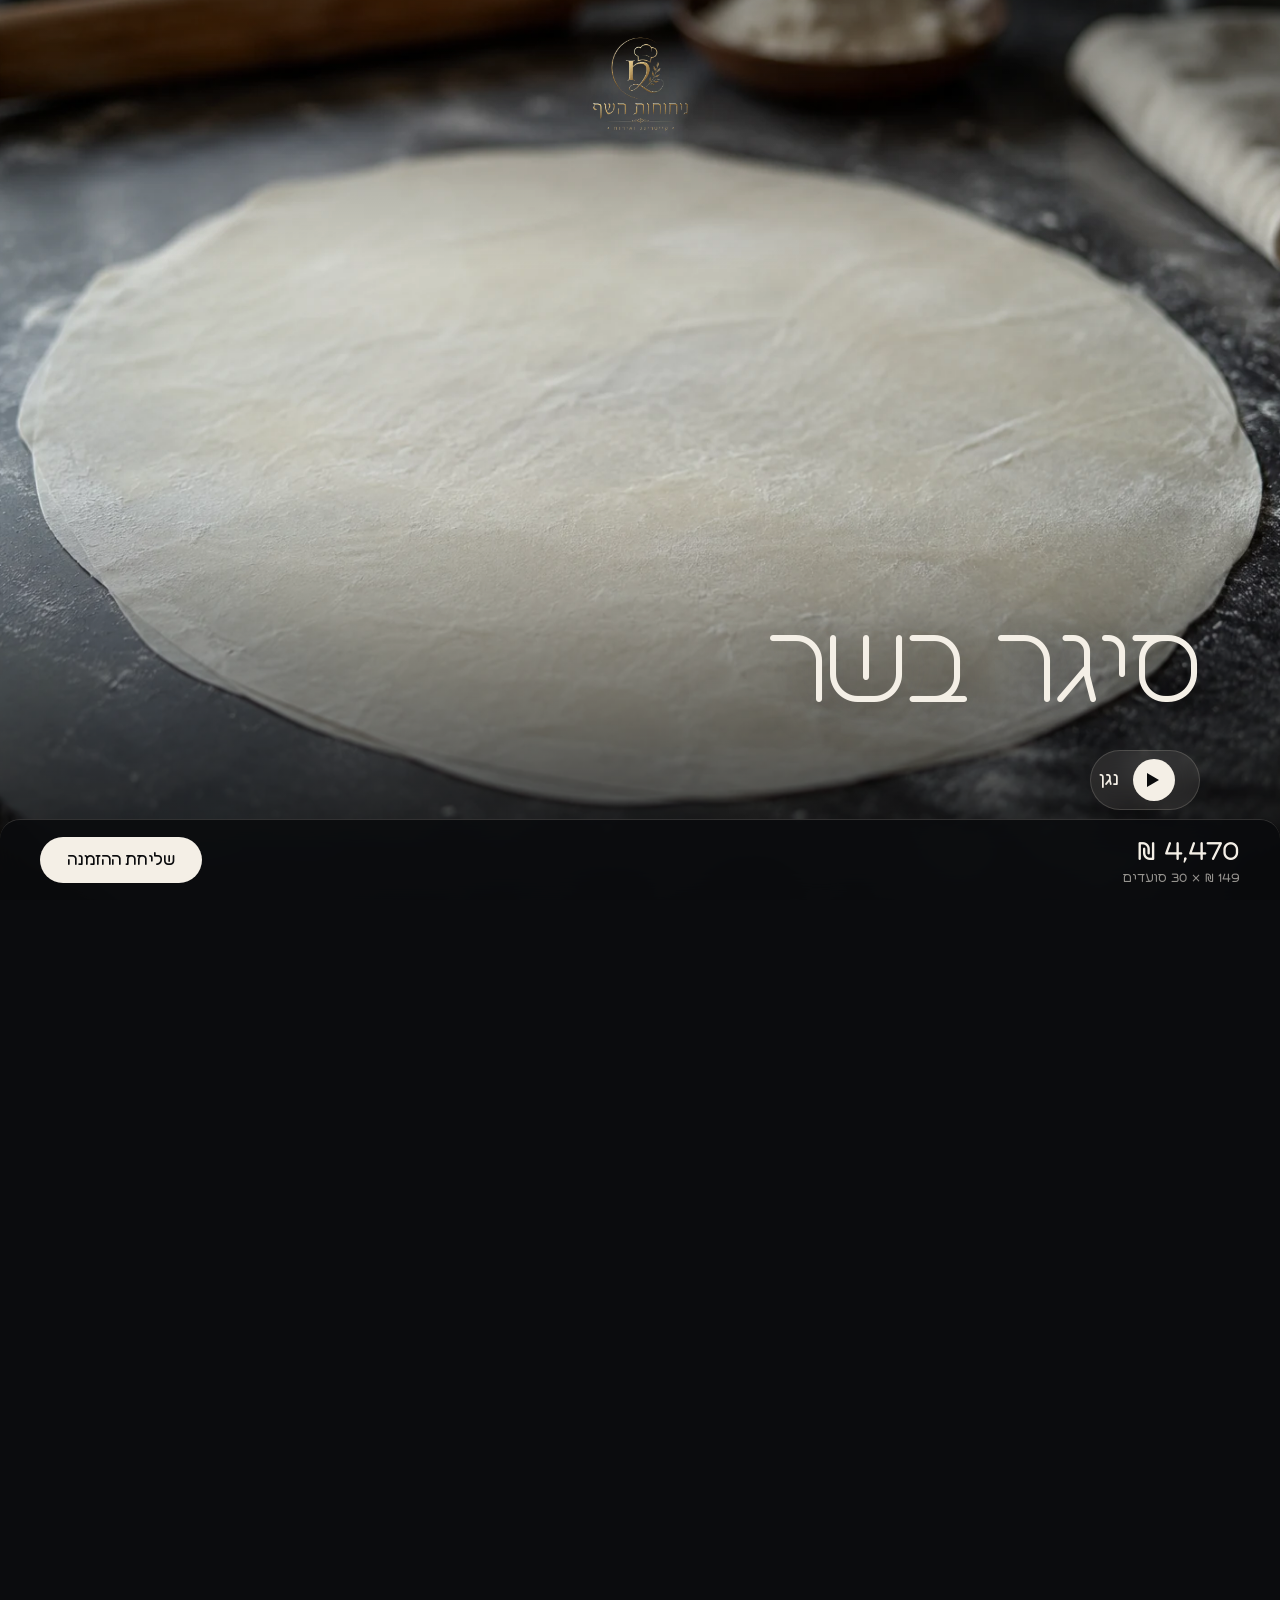
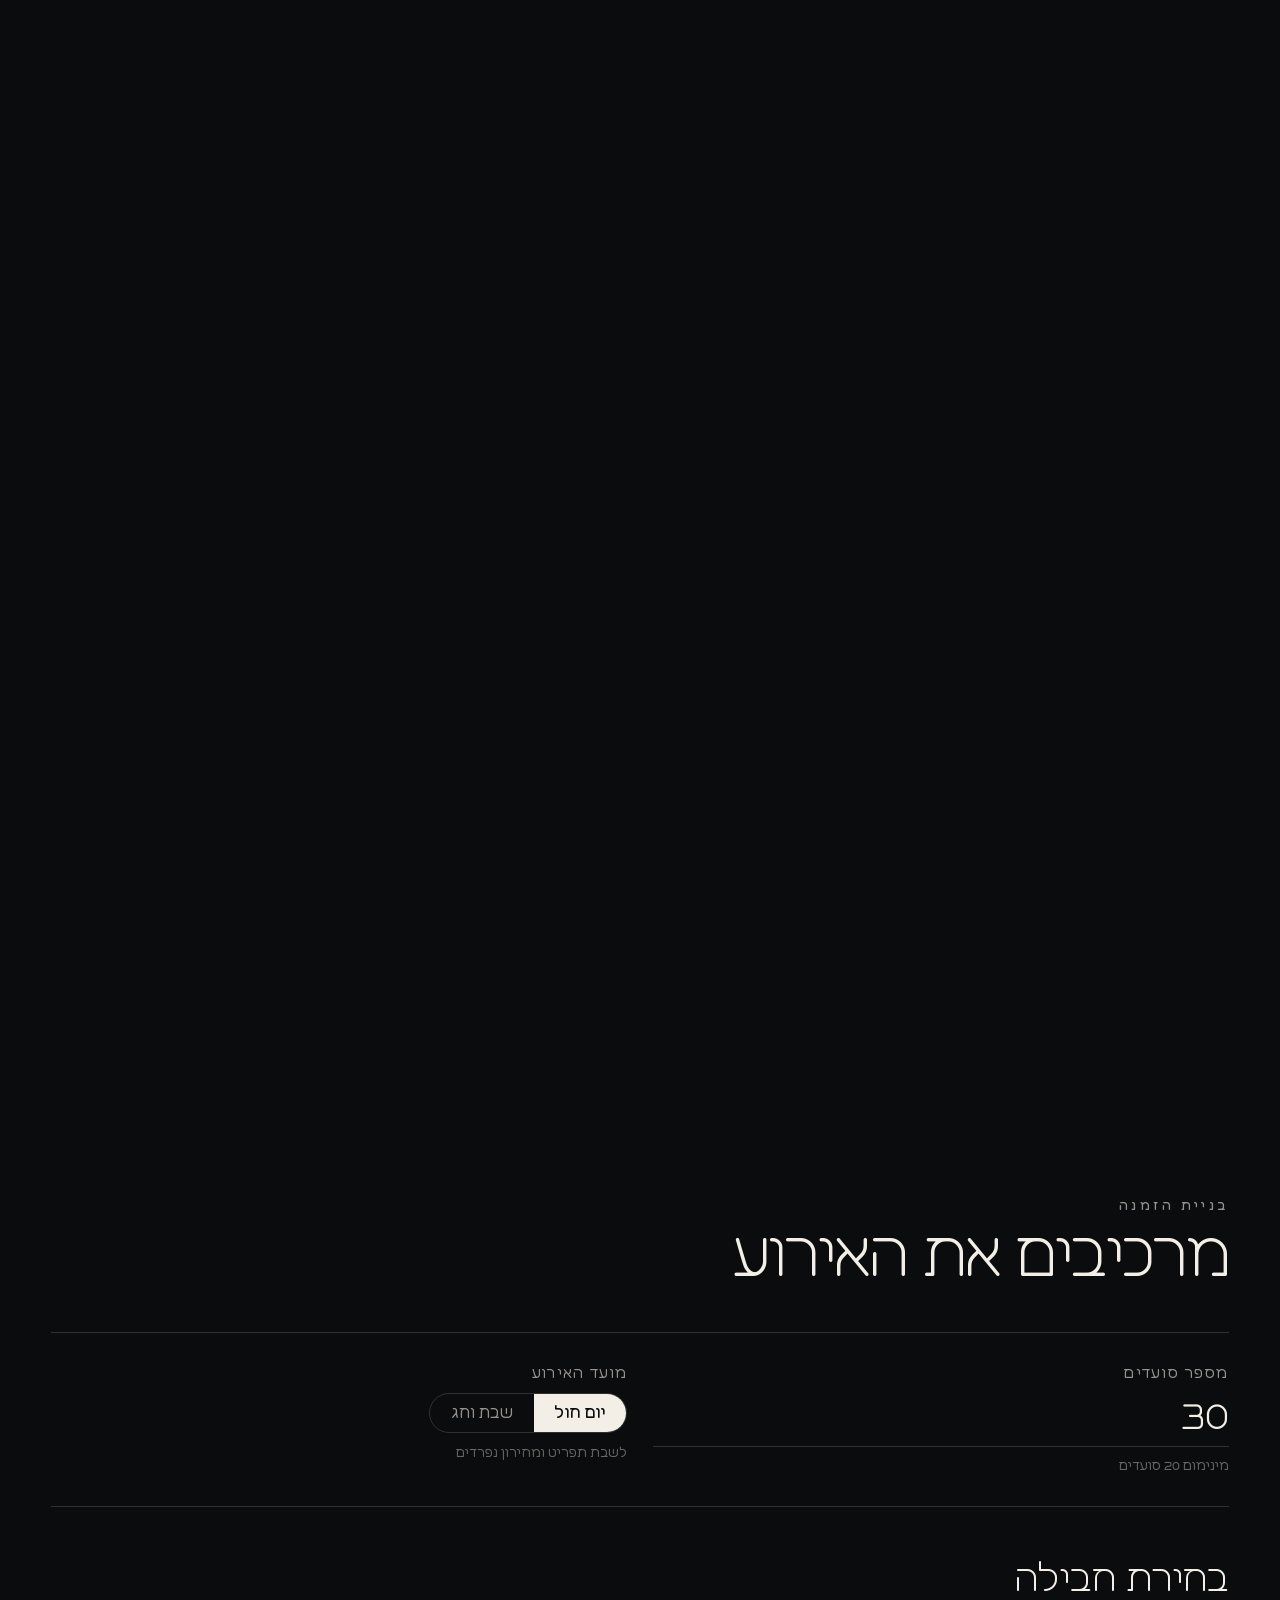
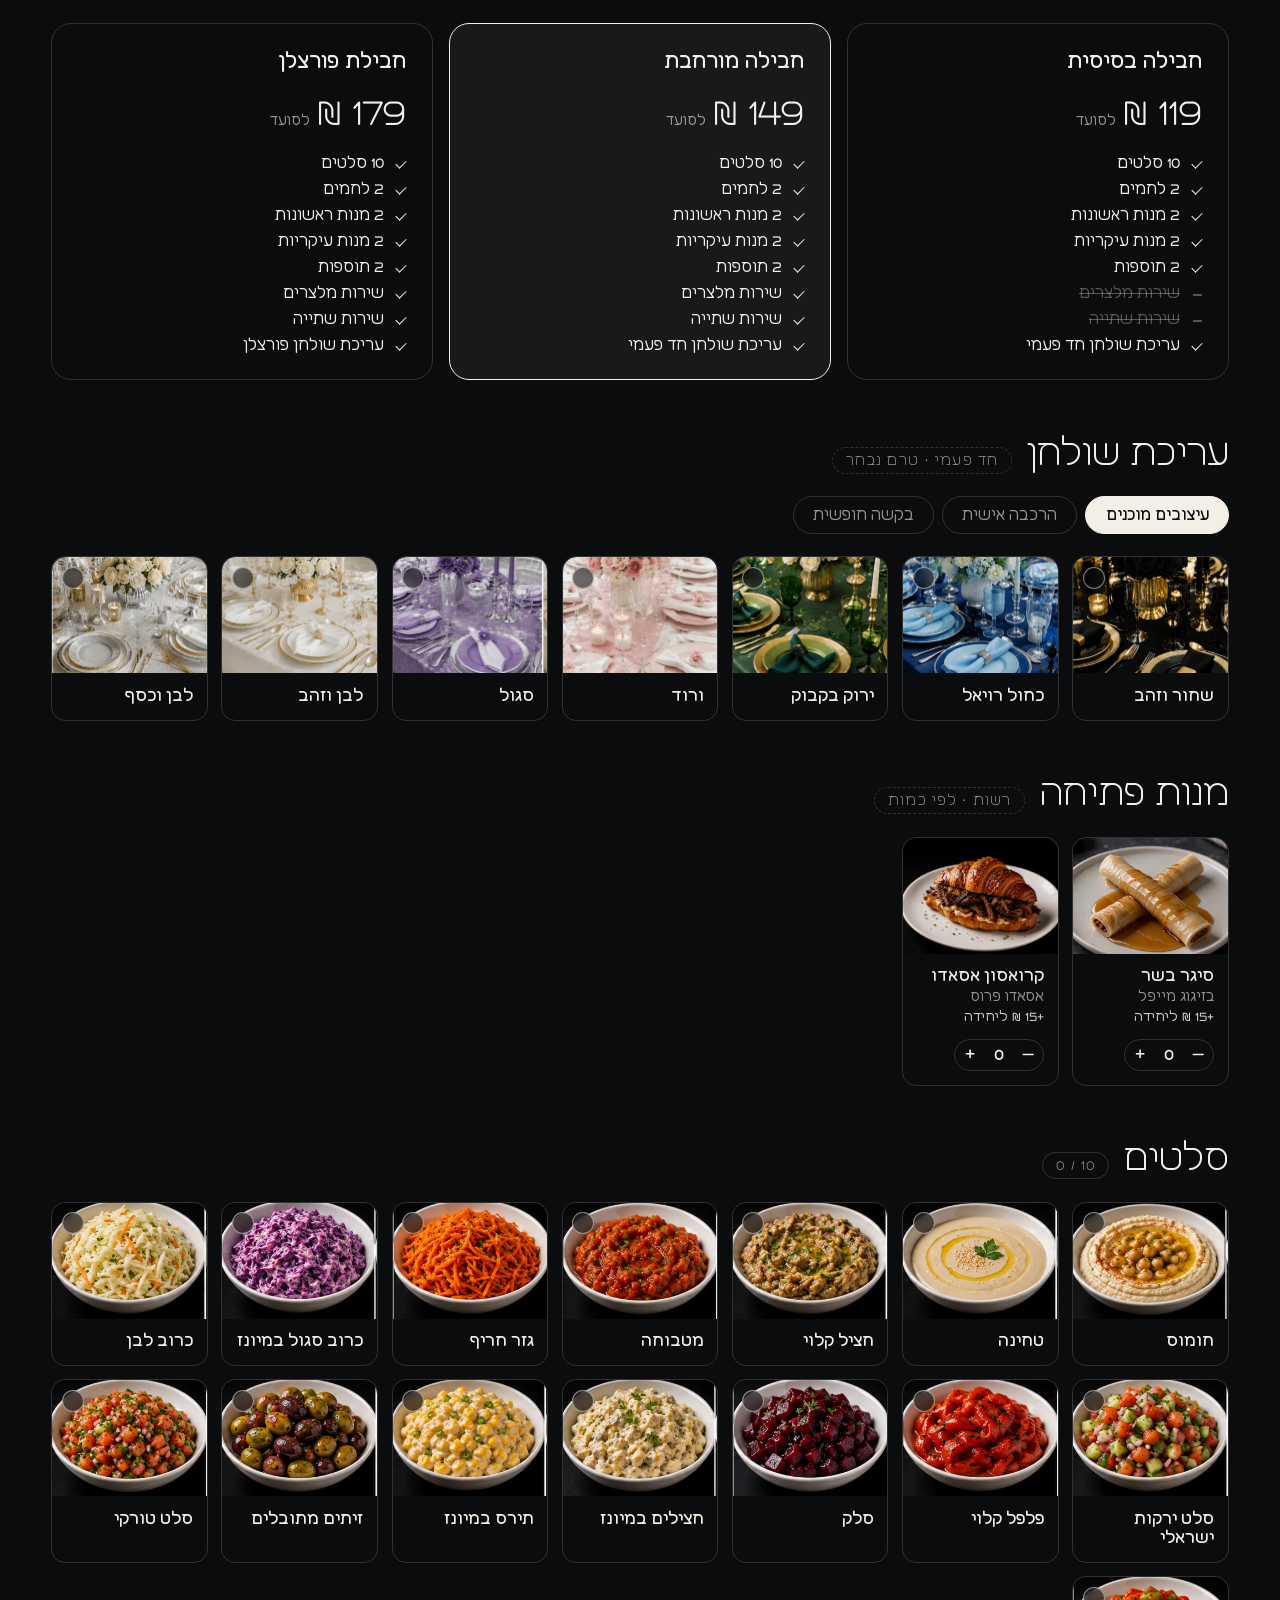
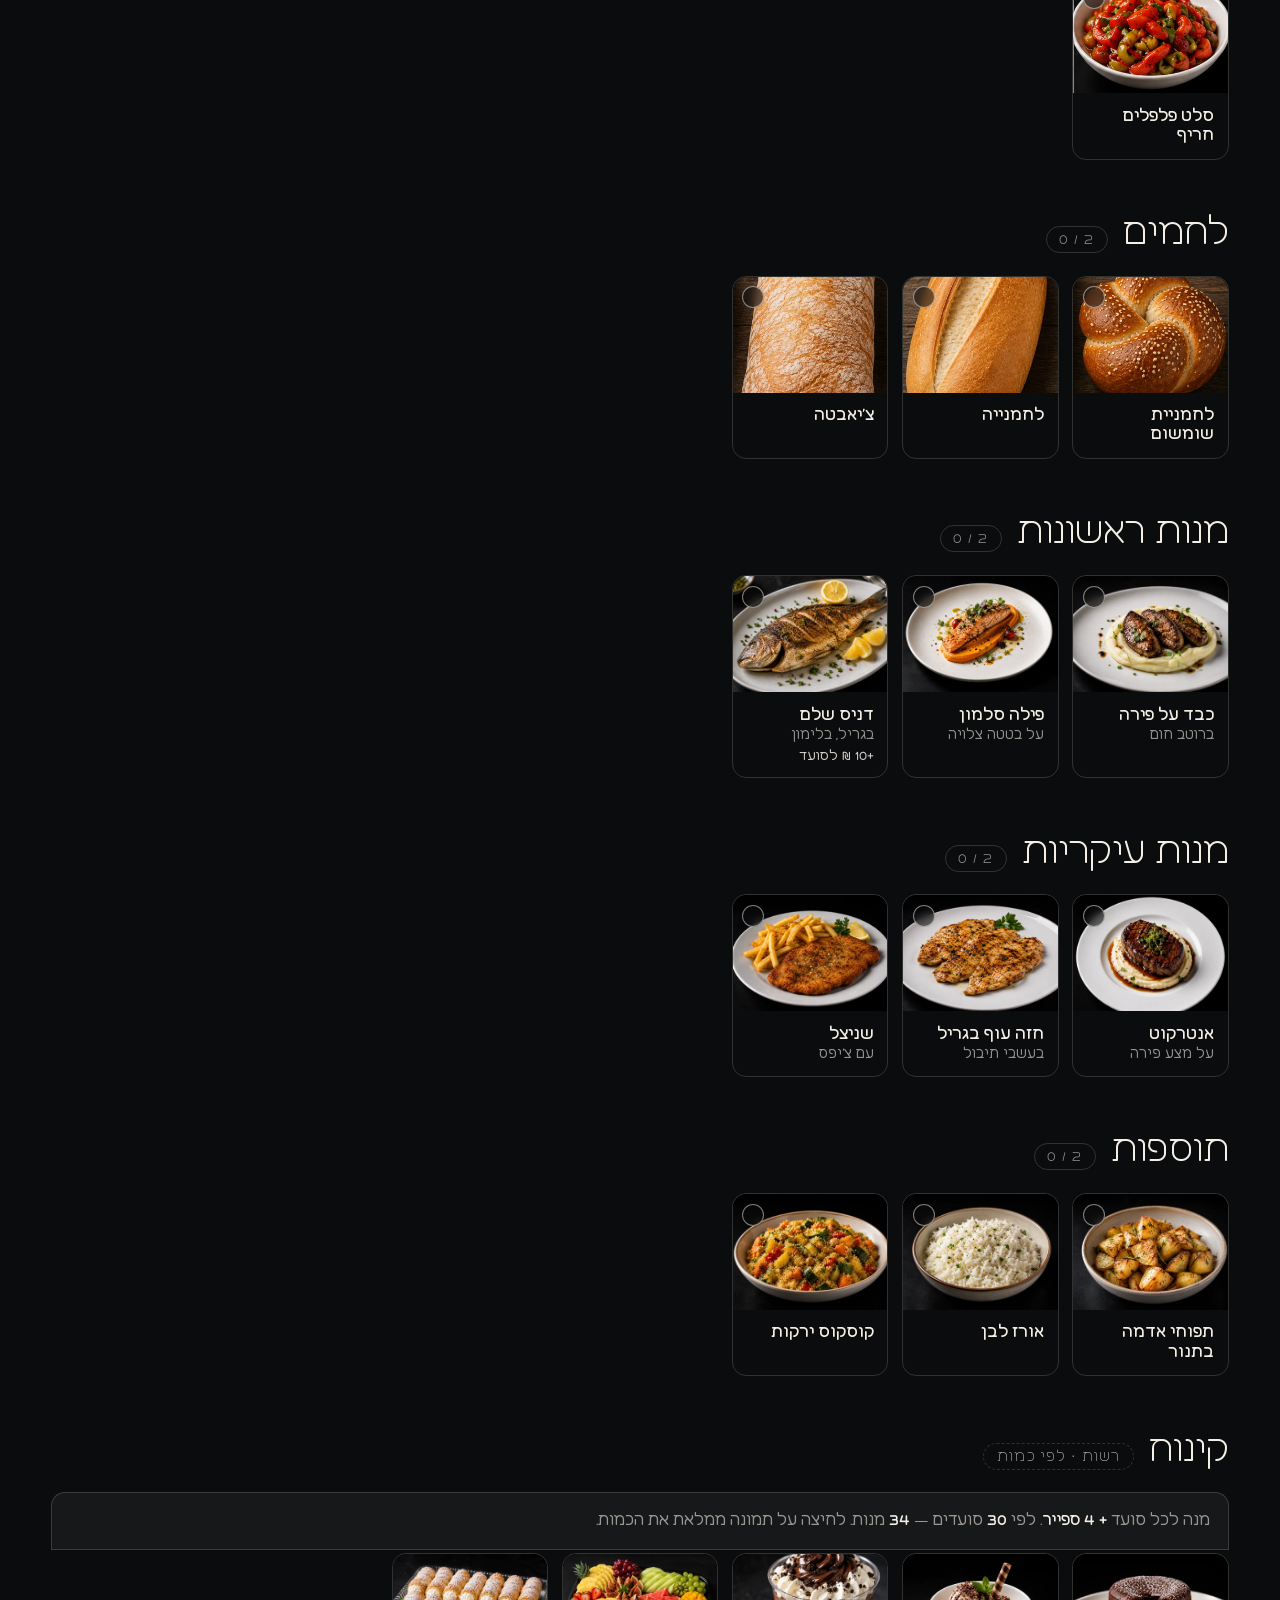
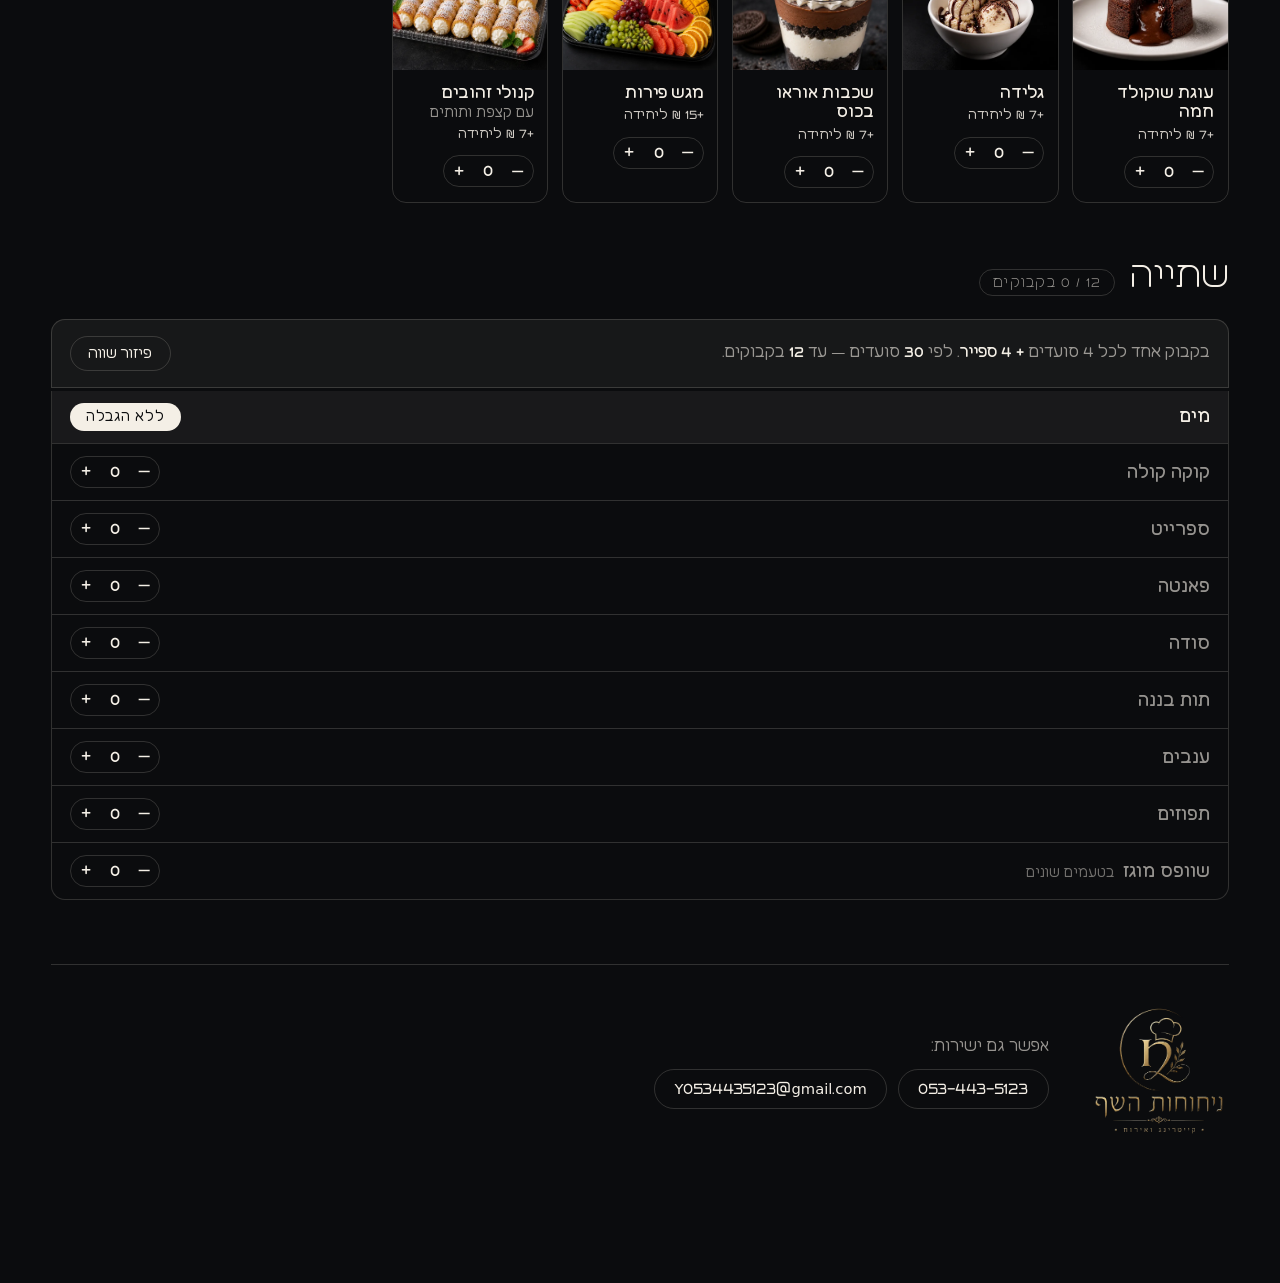
==== site/index.html @ 79aabb26 "ניחוחות השף — אתר הזמנת קייטרינג חוויית פתיחה מבוססת Image Sequence: 196 פריימים בלופ, מעבר לגלילה י" ====
<!doctype html>
<html lang="he" dir="rtl">
<head>
<meta charset="utf-8">
<meta name="viewport" content="width=device-width, initial-scale=1, viewport-fit=cover">
<title>ניחוחות השף · קייטרינג ואירוח</title>
<link rel="stylesheet" href="style.css?v=34">
<link rel="preload" as="image" href="recipes/pastel-basar/poster.webp">
</head>
<body>

<main id="app"></main>

<section class="order wrap" id="order"></section>

<script src="recipes.js?v=34"></script>
<script src="app.js?v=34"></script>
<script src="menu.js?v=34"></script>
<script src="order.js?v=34"></script>
</body>
</html>
---- site/style.css ----
/* ===== FUP Lachish ===== */
@font-face{font-family:"Lachish";src:url("fonts/Lachish-Light.ttf") format("truetype");font-weight:300;font-display:swap}
@font-face{font-family:"Lachish";src:url("fonts/Lachish-Regular.ttf") format("truetype");font-weight:400;font-display:swap}
@font-face{font-family:"Lachish";src:url("fonts/Lachish-Medium.ttf") format("truetype");font-weight:500;font-display:swap}
@font-face{font-family:"Lachish";src:url("fonts/Lachish-SemiBold.ttf") format("truetype");font-weight:600;font-display:swap}
@font-face{font-family:"Lachish";src:url("fonts/Lachish-Bold.ttf") format("truetype");font-weight:700;font-display:swap}
@font-face{font-family:"Lachish";src:url("fonts/Lachish-ExtraBold.ttf") format("truetype");font-weight:800;font-display:swap}

:root{
  --ink:#0b0c0e;
  --cream:#f4efe6;
  --dim:rgba(244,239,230,.6);
  --line:rgba(244,239,230,.16);
  --stage-h:300vh;
}

*{box-sizing:border-box;margin:0;padding:0}
html{scroll-behavior:smooth;-webkit-text-size-adjust:100%}
body{
  background:var(--ink);color:var(--cream);
  font-family:"Lachish",system-ui,sans-serif;font-weight:400;
  overflow-x:hidden;
}
img{display:block;max-width:100%}

/* ===== stage ===== */
.stage{position:relative;height:var(--stage-h)}
.sticky{position:sticky;top:0;height:100svh;overflow:hidden;background:#000}

.still,.film{position:absolute;inset:0;width:100%;height:100%;object-fit:cover}
.film{opacity:0;transition:opacity .8s ease}
.film.on{opacity:1}
.still{transition:opacity .9s ease,transform 1.3s cubic-bezier(.16,1,.3,1);transform:scale(1.03)}
.still.off{opacity:0;transform:scale(1.1)}

.shade{
  position:absolute;inset:0;pointer-events:none;
  background:linear-gradient(to bottom,rgba(0,0,0,.35) 0%,transparent 30%,transparent 55%,rgba(0,0,0,.75) 100%);
}

/* --- כותרת + כפתור --- */
.ui{
  position:absolute;z-index:3;
  inset-block-end:clamp(3rem,10vh,6rem);
  inset-inline-start:clamp(1.3rem,7vw,5rem);
  transition:opacity .6s ease,transform .8s cubic-bezier(.16,1,.3,1);
}
.ui.hide{opacity:0;transform:translateY(-20px);pointer-events:none}
.title{
  font-weight:300;font-size:clamp(2.6rem,8vw,6rem);line-height:1;letter-spacing:-.02em;
  text-shadow:0 3px 40px rgba(0,0,0,.5);
}

.play{
  margin-block-start:2rem;position:relative;
  display:inline-flex;align-items:center;gap:.9rem;
  padding:.5rem 1.5rem .5rem .5rem;
  background:rgba(244,239,230,.08);border:1px solid var(--line);border-radius:100px;
  color:var(--cream);font-family:inherit;font-weight:500;font-size:.95rem;
  cursor:pointer;backdrop-filter:blur(10px);
  transition:background .3s,border-color .3s,transform .3s;
}
.play:hover{background:rgba(244,239,230,.15);border-color:rgba(244,239,230,.4);transform:translateY(-2px)}
.play-ico{
  width:42px;height:42px;border-radius:50%;background:var(--cream);
  flex:none;display:grid;place-items:center;
}
.play-ico::before{
  content:"";width:0;height:0;margin-inline-end:-3px;
  border-inline-end:12px solid var(--ink);
  border-block-start:7px solid transparent;border-block-end:7px solid transparent;
}
.play.loading .play-ico::before{
  border:none;width:11px;height:11px;border-radius:2px;background:var(--ink);margin:0;
  animation:pulse .9s ease-in-out infinite;
}
@keyframes pulse{0%,100%{opacity:1;transform:scale(1)}50%{opacity:.4;transform:scale(.75)}}
.ring{position:absolute;inset-inline-start:.5rem;inset-block-start:.5rem;width:42px;height:42px;transform:rotate(-90deg)}
.ring circle{fill:none;stroke:var(--ink);stroke-width:3;stroke-linecap:round;stroke-dasharray:176;stroke-dashoffset:176;opacity:0;transition:stroke-dashoffset .15s linear,opacity .3s}
.play.loading .ring circle{opacity:.35}

/* --- מחוון 5 שלבים בזמן גלילה --- */
.hud{
  position:absolute;z-index:3;
  inset-block-end:clamp(2rem,7vh,4rem);inset-inline:clamp(1.3rem,7vw,5rem);
  display:flex;gap:.5rem;
  opacity:0;transition:opacity .4s ease;pointer-events:none;
}
.hud.on{opacity:1}
.hud i{
  flex:1;height:2px;position:relative;overflow:hidden;
  background:rgba(244,239,230,.2);
}
.hud i::after{
  content:"";position:absolute;inset:0;background:var(--cream);
  transform:scaleX(var(--f,0));transform-origin:right center;
}

/* --- חץ גלילה --- */
.cue{
  position:absolute;z-index:3;inset-block-end:1.5rem;inset-inline-end:clamp(1.3rem,7vw,5rem);
  width:21px;height:36px;border:1px solid rgba(244,239,230,.35);border-radius:12px;
  opacity:0;transition:opacity .5s ease;
}
.cue.on{opacity:1}
.cue::after{
  content:"";position:absolute;inset-block-start:7px;inset-inline-start:50%;margin-inline-start:-2px;
  width:4px;height:6px;border-radius:2px;background:var(--cream);
  animation:cue 1.6s ease-in-out infinite;
}
@keyframes cue{0%{opacity:0;transform:translateY(0)}30%{opacity:1}100%{opacity:0;transform:translateY(14px)}}

@media (max-width:760px){
  :root{--stage-h:260vh}
  .ui{inset-block-end:auto;inset-block-start:50%;transform:translateY(-45%)}
  .ui.hide{transform:translateY(-55%)}
}
@media (prefers-reduced-motion:reduce){
  html{scroll-behavior:auto}
  .cue::after{animation:none}
}

/* ============================================================
   הזמנה
   ============================================================ */
.wrap{width:min(1240px,92vw);margin-inline:auto}
.order{padding:clamp(4rem,11vh,7rem) 0 9rem}

.eyebrow{
  font-size:.72rem;letter-spacing:.3em;color:var(--dim);
  font-weight:500;margin-block-end:.9rem;
}
.sec-title{font-weight:300;font-size:clamp(2rem,5.5vw,3.4rem);line-height:1.08;letter-spacing:-.02em}
.sec-head{margin-block-end:2.8rem}

/* --- פרטי אירוע --- */
.setup{
  display:grid;grid-template-columns:repeat(auto-fit,minmax(230px,1fr));
  gap:1.6rem;padding-block:2rem;border-block:1px solid var(--line);
}
.field{display:flex;flex-direction:column;gap:.7rem}
.field>span{font-size:.82rem;letter-spacing:.1em;color:var(--dim)}
.field small{font-size:.72rem;color:rgba(244,239,230,.4)}
#guests{
  background:transparent;border:0;border-block-end:1px solid var(--line);
  color:var(--cream);font-family:inherit;font-weight:300;font-size:2.2rem;
  padding-block-end:.3rem;width:100%;font-variant-numeric:tabular-nums;
}
#guests:focus{outline:0;border-block-end-color:var(--cream)}

.seg{display:flex;border:1px solid var(--line);border-radius:100px;overflow:hidden;width:fit-content}
.seg button{
  background:transparent;border:0;color:var(--dim);cursor:pointer;
  font-family:inherit;font-size:.88rem;padding:.6rem 1.3rem;transition:all .25s;
}
.seg button.on{background:var(--cream);color:var(--ink);font-weight:500}
.seg button:focus-visible{outline:2px solid var(--cream);outline-offset:2px}

/* --- כותרת קבוצה --- */
.grp-title{
  display:flex;align-items:baseline;gap:.9rem;
  font-weight:300;font-size:clamp(1.4rem,3.4vw,2rem);
  margin-block:3.2rem 1.3rem;
}
.grp-title em{
  font-style:normal;font-size:.78rem;letter-spacing:.1em;color:var(--dim);
  border:1px solid var(--line);border-radius:100px;padding:.25rem .8rem;
  font-variant-numeric:tabular-nums;transition:all .3s;
}
.grp-title em.full{background:var(--cream);color:var(--ink);border-color:var(--cream)}
.grp-title em.opt{border-style:dashed}

.warn{
  border-inline-start:2px solid var(--cream);padding:.6rem 1rem;
  background:rgba(244,239,230,.05);font-size:.85rem;color:var(--dim);
}

/* --- חבילות --- */
.packs{display:grid;grid-template-columns:repeat(auto-fit,minmax(250px,1fr));gap:1rem}
.pack{
  text-align:start;background:transparent;color:var(--cream);cursor:pointer;
  border:1px solid var(--line);padding:1.6rem;font-family:inherit;
  display:flex;flex-direction:column;gap:1.1rem;transition:all .3s;
}
.pack:hover{border-color:rgba(244,239,230,.4)}
.pack.on{border-color:var(--cream);background:rgba(244,239,230,.06)}
.pack:focus-visible{outline:2px solid var(--cream);outline-offset:2px}
.pack-n{font-size:1.15rem;font-weight:500}
.pack-p{display:flex;align-items:baseline;gap:.45rem}
.pack-p b{font-weight:300;font-size:2.1rem;font-variant-numeric:tabular-nums}
.pack-p i{font-style:normal;font-size:.78rem;color:var(--dim)}
.pack-l{list-style:none;display:flex;flex-direction:column;gap:.5rem;font-size:.86rem}
.pack-l li{padding-inline-start:1.4rem;position:relative;color:var(--cream)}
.pack-l li::before{
  content:"";position:absolute;inset-inline-start:0;inset-block-start:.42em;
  width:9px;height:9px;
}
.pack-l li.yes::before{
  border-left:1.5px solid var(--cream);border-bottom:1.5px solid var(--cream);
  transform:rotate(-45deg);height:5px;
}
.pack-l li.no{color:rgba(244,239,230,.32);text-decoration:line-through}
.pack-l li.no::before{
  background:rgba(244,239,230,.32);height:1.5px;inset-block-start:.75em;
}

/* --- פריטים --- */
.items{
  display:grid;grid-template-columns:repeat(auto-fill,minmax(150px,1fr));
  gap:.85rem;
}
.item{
  position:relative;background:transparent;border:1px solid var(--line);
  padding:0 0 .85rem;cursor:pointer;font-family:inherit;color:var(--cream);
  text-align:start;display:flex;flex-direction:column;gap:.15rem;
  transition:border-color .3s,background .3s;
}
.item:hover{border-color:rgba(244,239,230,.4)}
.item.on{border-color:var(--cream);background:rgba(244,239,230,.07)}
.item:focus-visible{outline:2px solid var(--cream);outline-offset:2px}
.item-img{display:block;aspect-ratio:4/3;overflow:hidden;background:#000;margin-block-end:.7rem}
.item-img img{width:100%;height:100%;object-fit:cover;transition:transform .8s cubic-bezier(.16,1,.3,1)}
.item:hover .item-img img{transform:scale(1.06)}
.item-t{font-size:.92rem;font-weight:500;padding-inline:.85rem;line-height:1.3}
.item-n{font-size:.76rem;color:var(--dim);padding-inline:.85rem}
.item-tick{
  position:absolute;inset-block-start:.6rem;inset-inline-end:.6rem;
  width:22px;height:22px;border-radius:50%;
  border:1px solid rgba(244,239,230,.5);background:rgba(11,12,14,.55);
  backdrop-filter:blur(4px);transition:all .25s;
}
.item.on .item-tick{background:var(--cream);border-color:var(--cream)}
.item.on .item-tick::after{
  content:"";position:absolute;inset-block-start:6px;inset-inline-start:6px;
  width:9px;height:5px;transform:rotate(-45deg);
  /* פיזי בכוונה — סימן וי הוא אייקון ואסור לו להשתקף ב-RTL */
  border-left:1.5px solid var(--ink);border-bottom:1.5px solid var(--ink);
}

/* --- סיכום דביק --- */
.summary{
  position:fixed;inset-block-end:0;inset-inline:0;z-index:40;
  display:flex;align-items:center;justify-content:space-between;gap:1rem;
  padding:.85rem clamp(1rem,4vw,2.5rem);
  background:rgba(11,12,14,.9);backdrop-filter:blur(16px);
  border-block-start:1px solid var(--line);
}
.sum-l{display:flex;flex-direction:column;gap:.15rem;min-width:0}
.sum-l b{font-weight:400;font-size:clamp(1.15rem,3vw,1.6rem);font-variant-numeric:tabular-nums}
.sum-l span{font-size:.75rem;color:var(--dim);white-space:nowrap;overflow:hidden;text-overflow:ellipsis}
.sum-btn{
  flex:none;background:var(--cream);color:var(--ink);border:0;border-radius:100px;
  padding:.85rem 1.7rem;font-family:inherit;font-weight:500;font-size:.9rem;cursor:pointer;
  transition:opacity .25s,background .25s;
}
.sum-btn:hover{opacity:.85}
.sum-btn:focus-visible{outline:2px solid var(--cream);outline-offset:3px}
.sum-btn.err{background:transparent;color:var(--cream);box-shadow:inset 0 0 0 1px var(--line);font-size:.8rem}

@media (max-width:600px){
  .items{grid-template-columns:repeat(auto-fill,minmax(128px,1fr));gap:.6rem}
  .item-t{font-size:.85rem}
}

/* תוספת מחיר על פריט */
.item-x{
  font-size:.74rem;padding-inline:.85rem;margin-block-start:.15rem;
  color:var(--cream);opacity:.85;font-variant-numeric:tabular-nums;
}
.item.on .item-x{opacity:1}

/* --- כרטיס עם בחירת כמות --- */
.item-q{cursor:default}
.item-hit{display:contents;cursor:pointer}
.item-q .item-img{cursor:pointer}
.qty{
  display:flex;align-items:center;gap:.2rem;
  margin:.7rem .85rem 0;
  border:1px solid var(--line);border-radius:100px;
  width:fit-content;
}
.qty-b{
  width:30px;height:30px;flex:none;
  background:transparent;border:0;border-radius:50%;
  color:var(--cream);font-family:inherit;font-size:1.1rem;line-height:1;
  cursor:pointer;transition:background .2s;
}
.qty-b:hover{background:rgba(244,239,230,.14)}
.qty-b:focus-visible{outline:2px solid var(--cream);outline-offset:1px}
.qty-n{
  min-width:2.2ch;text-align:center;font-weight:500;font-size:.92rem;
  font-variant-numeric:tabular-nums;
}
.item-q.on .qty{border-color:var(--cream)}

/* --- עריכת שולחן --- */
.tset-tabs{display:flex;flex-wrap:wrap;gap:.5rem;margin-block-end:1.4rem}
.tset-tabs button{
  background:transparent;border:1px solid var(--line);border-radius:100px;
  color:var(--dim);font-family:inherit;font-size:.86rem;
  padding:.55rem 1.2rem;cursor:pointer;transition:all .25s;
}
.tset-tabs button:hover{border-color:rgba(244,239,230,.4);color:var(--cream)}
.tset-tabs button.on{background:var(--cream);border-color:var(--cream);color:var(--ink);font-weight:500}
.tset-tabs button:focus-visible{outline:2px solid var(--cream);outline-offset:2px}

.tset-panel{display:none}
.tset-panel.show{display:grid}

.swatches{
  grid-template-columns:repeat(auto-fill,minmax(96px,1fr));gap:.7rem;
}
.sw{
  display:flex;flex-direction:column;align-items:center;gap:.5rem;
  background:transparent;border:1px solid var(--line);
  padding:.9rem .4rem;cursor:pointer;font-family:inherit;color:var(--cream);
  transition:border-color .25s,background .25s;
}
.sw:hover{border-color:rgba(244,239,230,.45)}
.sw.on{border-color:var(--cream);background:rgba(244,239,230,.07)}
.sw:focus-visible{outline:2px solid var(--cream);outline-offset:2px}
.sw-dot{
  width:34px;height:34px;border-radius:50%;
  box-shadow:inset 0 0 0 1px rgba(11,12,14,.35);
  transition:transform .25s;
}
.sw.on .sw-dot{transform:scale(1.12);box-shadow:inset 0 0 0 1px rgba(11,12,14,.35),0 0 0 2px var(--cream)}
.sw-n{font-size:.78rem}

.open-f{display:flex;flex-direction:column;gap:.7rem}
.open-f>span{font-size:.82rem;letter-spacing:.06em;color:var(--dim)}
#tableText{
  background:transparent;border:1px solid var(--line);
  color:var(--cream);font-family:inherit;font-size:.95rem;line-height:1.6;
  padding:.9rem 1rem;resize:vertical;width:100%;
}
#tableText:focus{outline:0;border-color:var(--cream)}
#tableText::placeholder{color:rgba(244,239,230,.35)}

/* --- כותרת סעודה (שבת) --- */
.meal-title{
  font-weight:300;font-size:clamp(1.7rem,4.5vw,2.6rem);letter-spacing:-.01em;
  margin-block:4rem 0;padding-block-end:.9rem;
  border-block-end:1px solid var(--line);
}
.meal-title+.grp-title{margin-block-start:1.8rem}

/* --- פריט בלי תמונה --- */
.item-noimg{
  display:grid;place-items:center;aspect-ratio:4/3;
  background:repeating-linear-gradient(135deg,rgba(244,239,230,.045) 0 8px,transparent 8px 16px);
  border-block-end:1px solid var(--line);
}
.item-noimg i{font-style:normal;font-size:.86rem;color:var(--dim);text-align:center;padding:.5rem}

/* --- תוספות תוכנית --- */
.addons{display:grid;grid-template-columns:repeat(auto-fit,minmax(220px,1fr));gap:.8rem}
.addon{
  position:relative;text-align:start;cursor:pointer;font-family:inherit;color:var(--cream);
  background:transparent;border:1px solid var(--line);padding:1.1rem 1.2rem;
  display:flex;flex-direction:column;gap:.3rem;transition:all .3s;
}
.addon:hover{border-color:rgba(244,239,230,.4)}
.addon.on{border-color:var(--cream);background:rgba(244,239,230,.07)}
.addon:focus-visible{outline:2px solid var(--cream);outline-offset:2px}
.addon-n{font-size:1rem;font-weight:500}
.addon-p{font-size:.8rem;color:var(--dim);font-variant-numeric:tabular-nums}
.addon .item-tick{inset-block-start:50%;margin-block-start:-11px}

/* --- הסתרת מקטע עריכת שולחן --- */
.tset.hide{display:none}

/* --- משפט המותג על הסרטון --- */
.tagline{
  position:absolute;z-index:4;inset-inline:0;
  inset-block-start:50%;transform:translateY(-56%);
  display:flex;flex-direction:column;gap:.22em;
  text-align:center;pointer-events:none;
  font-weight:300;line-height:1.12;letter-spacing:-.015em;
  font-size:clamp(2.1rem,6vw,4.6rem);
  text-shadow:0 2px 18px rgba(0,0,0,.85),0 4px 60px rgba(0,0,0,.6);
}
/* צעיף רך מאחורי הטקסט — הפריימים בהירים והקרם נבלע בהם */
.tagline::before{
  content:"";position:absolute;z-index:-1;inset:-45% -12%;
  background:radial-gradient(52% 46% at 50% 50%,rgba(11,12,14,.72) 0%,rgba(11,12,14,.45) 45%,transparent 72%);
  opacity:0;transition:opacity 1.4s ease;
}
.tagline.on::before{opacity:1}
.tagline span{
  opacity:0;transform:translateY(20px);
  transition:opacity 1.5s cubic-bezier(.22,1,.36,1),transform 1.7s cubic-bezier(.22,1,.36,1);
}
.tagline span:last-child{transition-delay:.4s}
.tagline.on span{opacity:1;transform:translateY(0)}
.tagline.on span:last-child{opacity:.8}

@media (prefers-reduced-motion:reduce){
  .tagline span{transition-duration:.01ms;transform:none}
}

/* --- שתייה: שורות לאורך --- */
.brow-head{
  display:flex;flex-wrap:wrap;align-items:center;justify-content:space-between;gap:1rem;
  padding:1rem 1.1rem;margin-block-end:.2rem;
  background:rgba(244,239,230,.05);border:1px solid var(--line);
}
.brow-head p{font-size:.88rem;color:var(--dim);line-height:1.6;margin:0}
.brow-head b{color:var(--cream);font-weight:500;font-variant-numeric:tabular-nums}
.spread{
  flex:none;background:transparent;border:1px solid var(--line);border-radius:100px;
  color:var(--cream);font-family:inherit;font-size:.82rem;
  padding:.5rem 1.1rem;cursor:pointer;transition:all .25s;
}
.spread:hover{background:var(--cream);border-color:var(--cream);color:var(--ink)}
.spread:focus-visible{outline:2px solid var(--cream);outline-offset:2px}

.brows{display:flex;flex-direction:column;border:1px solid var(--line);border-block-start:0}
.brow{
  display:flex;align-items:center;justify-content:space-between;gap:1rem;
  padding:.75rem 1.1rem;
  border-block-start:1px solid var(--line);
  transition:background .25s;
}
.brow:first-child{border-block-start:0}
.brow.on{background:rgba(244,239,230,.06)}
.brow-l{display:flex;align-items:baseline;gap:.6rem;min-width:0}
.brow-l b{font-weight:500;font-size:.98rem;color:var(--dim);transition:color .25s}
.brow.on .brow-l b{color:var(--cream)}
.brow-l i{font-style:normal;font-size:.76rem;color:rgba(244,239,230,.45)}
.brow .qty{margin:0;flex:none}

.grp.hide{display:none}

/* --- שורת "ללא הגבלה" --- */
.brow-free{background:rgba(244,239,230,.05)}
.brow-un{
  flex:none;font-size:.78rem;letter-spacing:.06em;color:var(--ink);
  background:var(--cream);border-radius:100px;padding:.35rem 1rem;
}

/* מספרים ביחס "נבחר / מתוך" — מבודדים ל-LTR כדי שלא יתהפכו ב-RTL */
.frac{
  direction:ltr;unicode-bidi:isolate;
  display:inline-block;font-variant-numeric:tabular-nums;
}

/* ============================================================
   פינות מעוגלות — סקאלה אחידה ורכה
   ============================================================ */
:root{
  --r-lg:20px;   /* מכלים גדולים: חבילות, פאנלים */
  --r:14px;      /* כרטיסים */
  --r-sm:10px;   /* אלמנטים קטנים */
}

/* כרטיסי פריט — התמונה נחתכת לפי הפינה של הכרטיס */
.item{border-radius:var(--r);overflow:hidden}
.item-img{border-start-start-radius:var(--r);border-start-end-radius:var(--r)}

/* חבילות */
.pack{border-radius:var(--r-lg)}

/* תוספות */
.addon{border-radius:var(--r)}

/* עריכת שולחן */
.sw{border-radius:var(--r)}
#tableText{border-radius:var(--r)}

/* שתייה — הכותרת והרשימה מרכיבות מלבן אחד מעוגל */
.brow-head{
  border-start-start-radius:var(--r);
  border-start-end-radius:var(--r);
}
.brows{
  border-end-start-radius:var(--r);
  border-end-end-radius:var(--r);
  overflow:hidden;
}

/* הודעות */
.warn{border-radius:var(--r-sm)}

/* פס הסיכום — מתרומם מהתחתית */
.summary{
  border-start-start-radius:var(--r-lg);
  border-start-end-radius:var(--r-lg);
}

/* מחוון הגלילה על הסרטון */
.hud i,.hud i::after{border-radius:2px}

/* --- כפתור הגדלה על התמונה --- */
.item-img{position:relative}
.zoom{
  position:absolute;inset-block-start:.55rem;inset-inline-start:.55rem;
  width:30px;height:30px;border-radius:50%;
  display:grid;place-items:center;cursor:pointer;
  background:rgba(11,12,14,.55);backdrop-filter:blur(6px);
  border:1px solid rgba(244,239,230,.28);
  opacity:0;transform:scale(.85);
  transition:opacity .25s ease,transform .25s ease,background .25s;
}
.item:hover .zoom,.zoom:focus-visible{opacity:1;transform:scale(1)}
.zoom:hover{background:var(--cream)}
.zoom:focus-visible{outline:2px solid var(--cream);outline-offset:2px}
.zoom svg{width:15px;height:15px;fill:none;stroke:var(--cream);stroke-width:1.9;stroke-linecap:round}
.zoom:hover svg{stroke:var(--ink)}
/* במגע אין hover — הכפתור תמיד גלוי */
@media (hover:none){.zoom{opacity:1;transform:scale(1)}}

/* --- תצוגה מוגדלת --- */
.lb{
  position:fixed;inset:0;z-index:80;
  display:grid;place-items:center;padding:clamp(1rem,5vw,3rem);
  background:rgba(6,7,8,.9);backdrop-filter:blur(18px);
  opacity:0;visibility:hidden;transition:opacity .35s ease,visibility .35s;
}
.lb.on{opacity:1;visibility:visible}
.lb-fig{
  max-width:min(1100px,92vw);
  display:flex;flex-direction:column;gap:1rem;align-items:center;
  transform:scale(.96);transition:transform .45s cubic-bezier(.16,1,.3,1);
}
.lb.on .lb-fig{transform:scale(1)}
.lb-fig img{
  max-width:100%;max-height:78vh;width:auto;
  border-radius:var(--r);
  box-shadow:0 30px 90px rgba(0,0,0,.6);
}
.lb-fig figcaption{
  font-size:clamp(1rem,2.4vw,1.4rem);font-weight:500;color:var(--cream);text-align:center;
}
.lb-x{
  position:absolute;inset-block-start:clamp(.8rem,3vw,1.6rem);
  inset-inline-end:clamp(.8rem,3vw,1.6rem);
  width:44px;height:44px;border-radius:50%;
  background:rgba(244,239,230,.1);border:1px solid var(--line);
  color:var(--cream);font-family:inherit;font-size:1.1rem;cursor:pointer;
  transition:background .25s,border-color .25s;
}
.lb-x:hover{background:var(--cream);color:var(--ink);border-color:var(--cream)}
.lb-x:focus-visible{outline:2px solid var(--cream);outline-offset:3px}

@media (prefers-reduced-motion:reduce){
  .lb,.lb-fig,.zoom{transition-duration:.01ms}
}

/* --- לוגו על הסרטון --- */
.brand-logo{
  position:absolute;z-index:5;
  inset-block-start:clamp(1.4rem,4vh,2.6rem);
  /* מרכוז פיזי — עובד זהה ב-RTL וב-LTR */
  left:50%;transform:translateX(-50%);
  height:clamp(74px,11vh,110px);width:auto;
  filter:drop-shadow(0 2px 14px rgba(0,0,0,.75));
  pointer-events:none;
}

/* --- יצירת קשר --- */
.contact{
  margin-block-start:4rem;padding-block-start:2.6rem;
  border-block-start:1px solid var(--line);
  display:flex;flex-wrap:wrap;align-items:center;gap:1.6rem 2.4rem;
}
.contact-logo{height:clamp(88px,12vw,132px);width:auto;flex:none}
.contact-side{display:flex;flex-direction:column;gap:.9rem}
.contact p{font-size:.86rem;color:var(--dim);margin:0}
.contact-row{display:flex;flex-wrap:wrap;gap:.7rem}
.contact-a{
  color:var(--cream);text-decoration:none;font-size:.92rem;
  border:1px solid var(--line);border-radius:100px;
  padding:.55rem 1.2rem;transition:all .25s;
  direction:ltr;unicode-bidi:isolate;
}
.contact-a:hover{background:var(--cream);color:var(--ink);border-color:var(--cream)}
.contact-a:focus-visible{outline:2px solid var(--cream);outline-offset:2px}
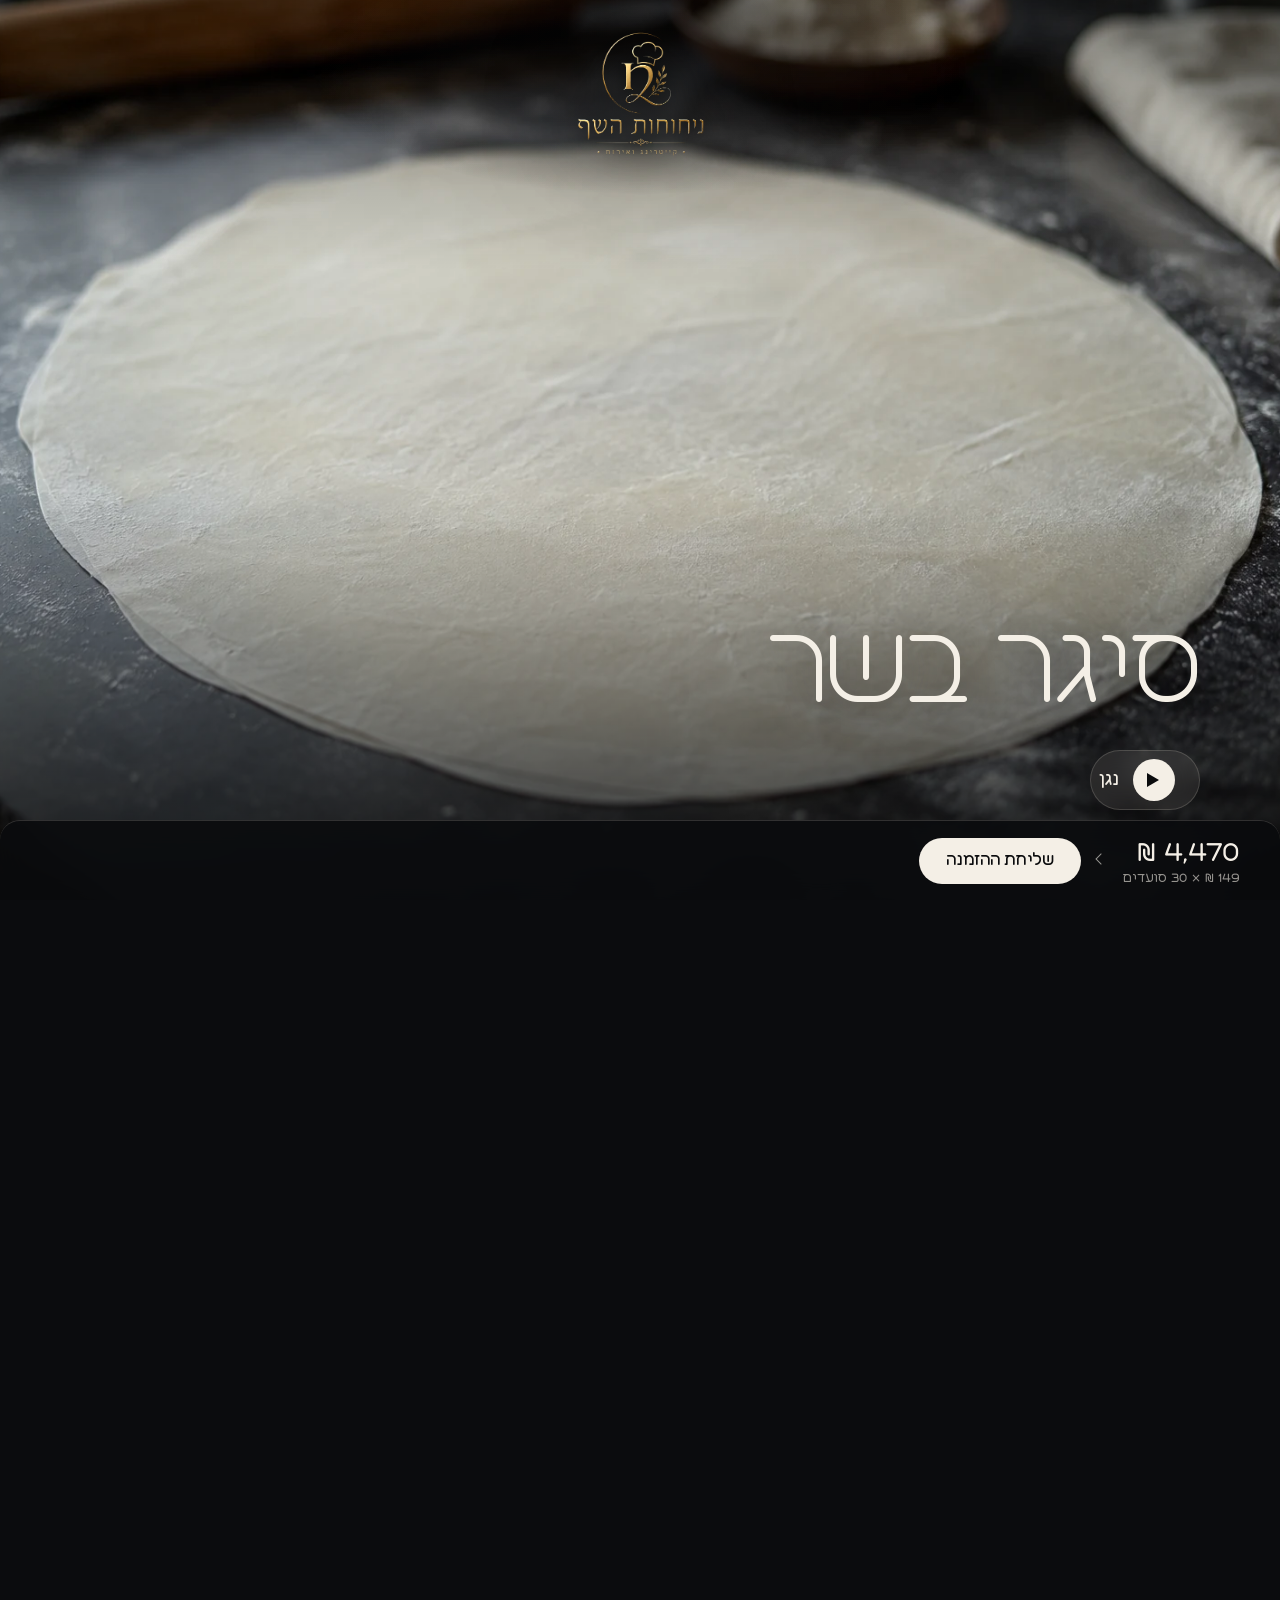
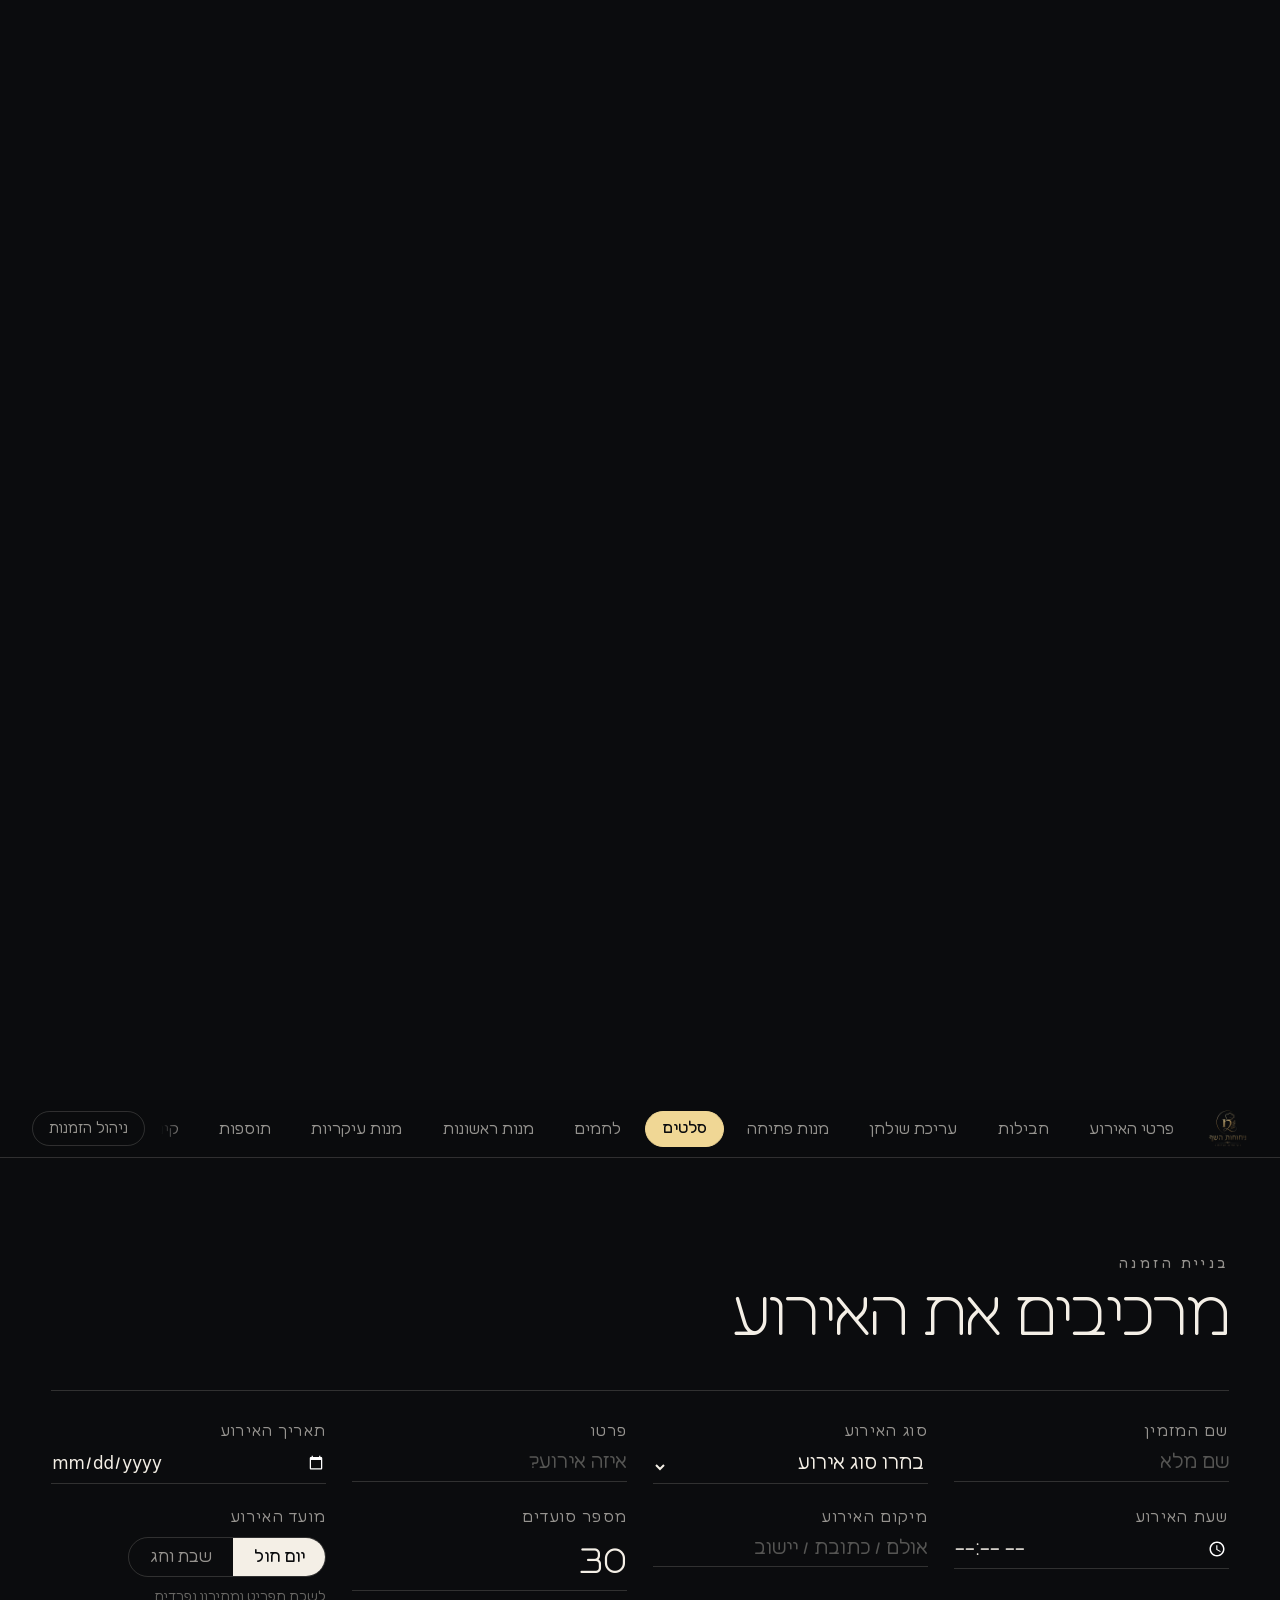
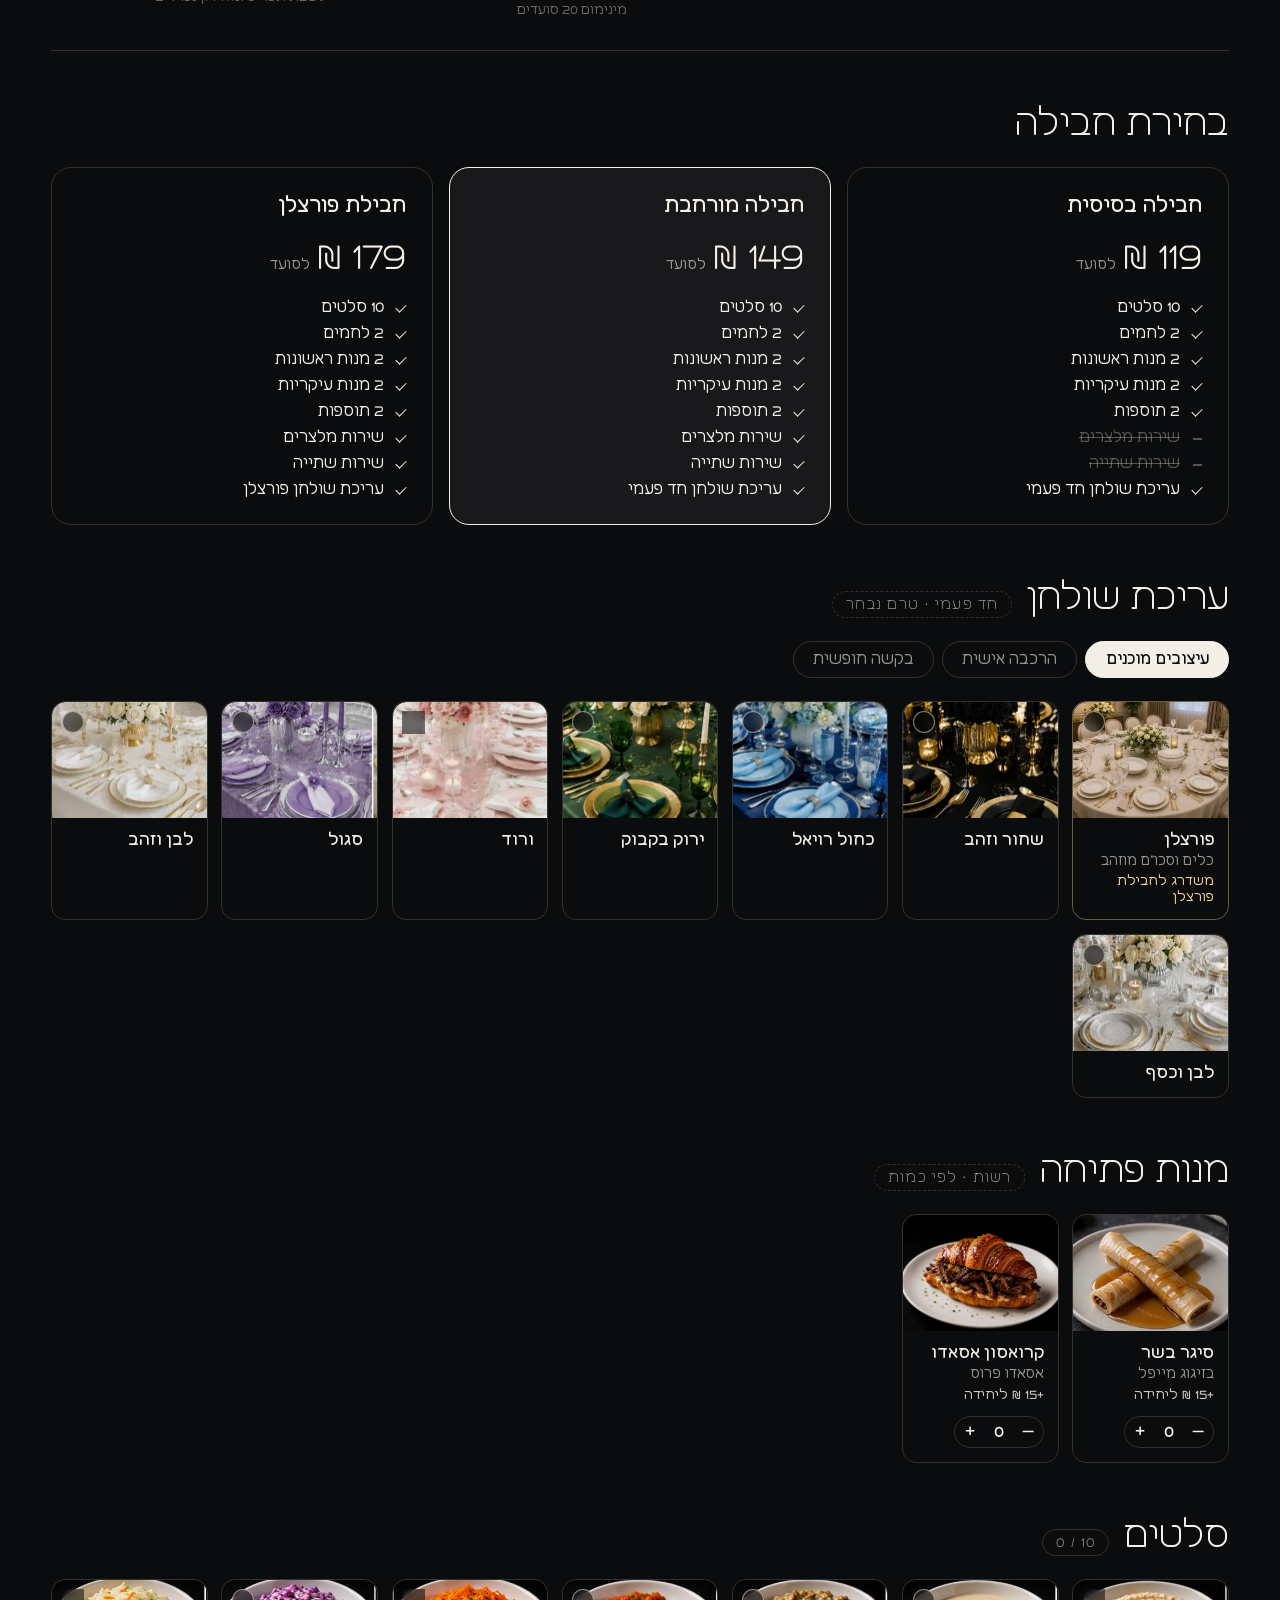
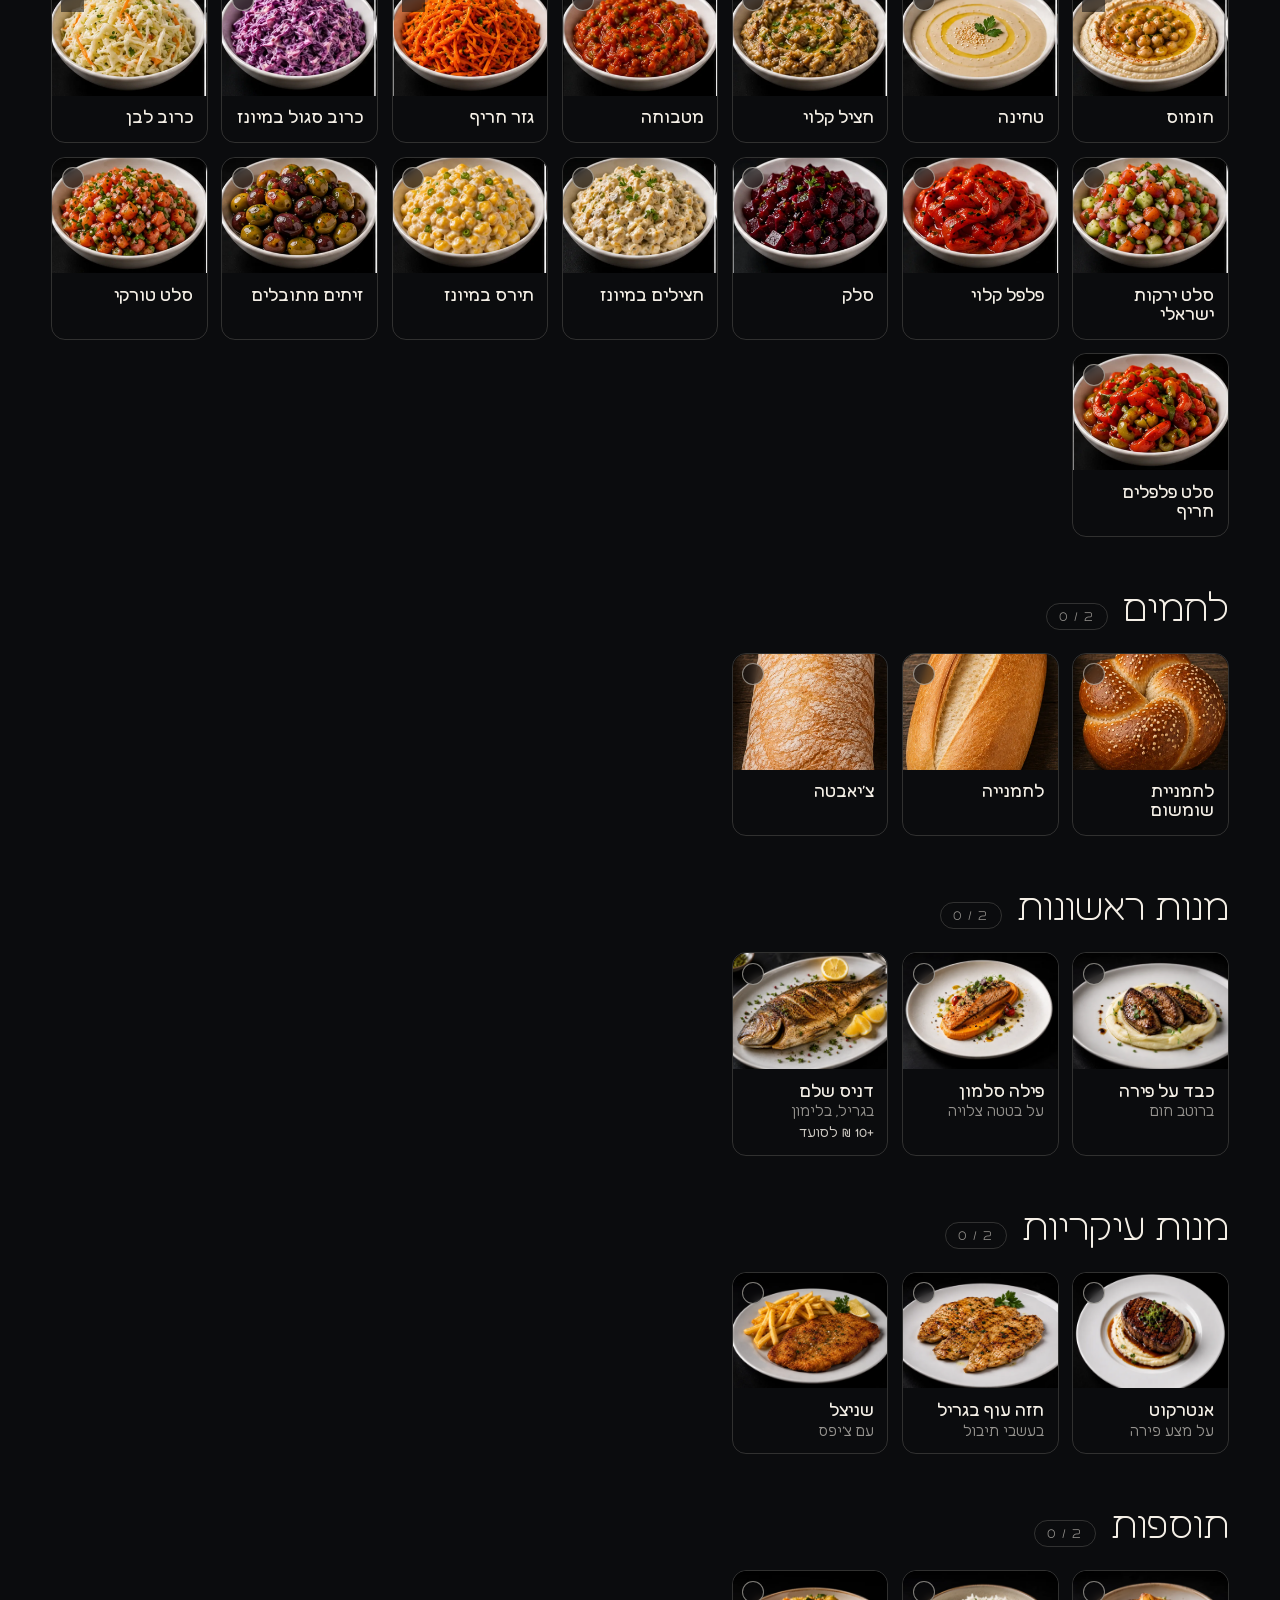
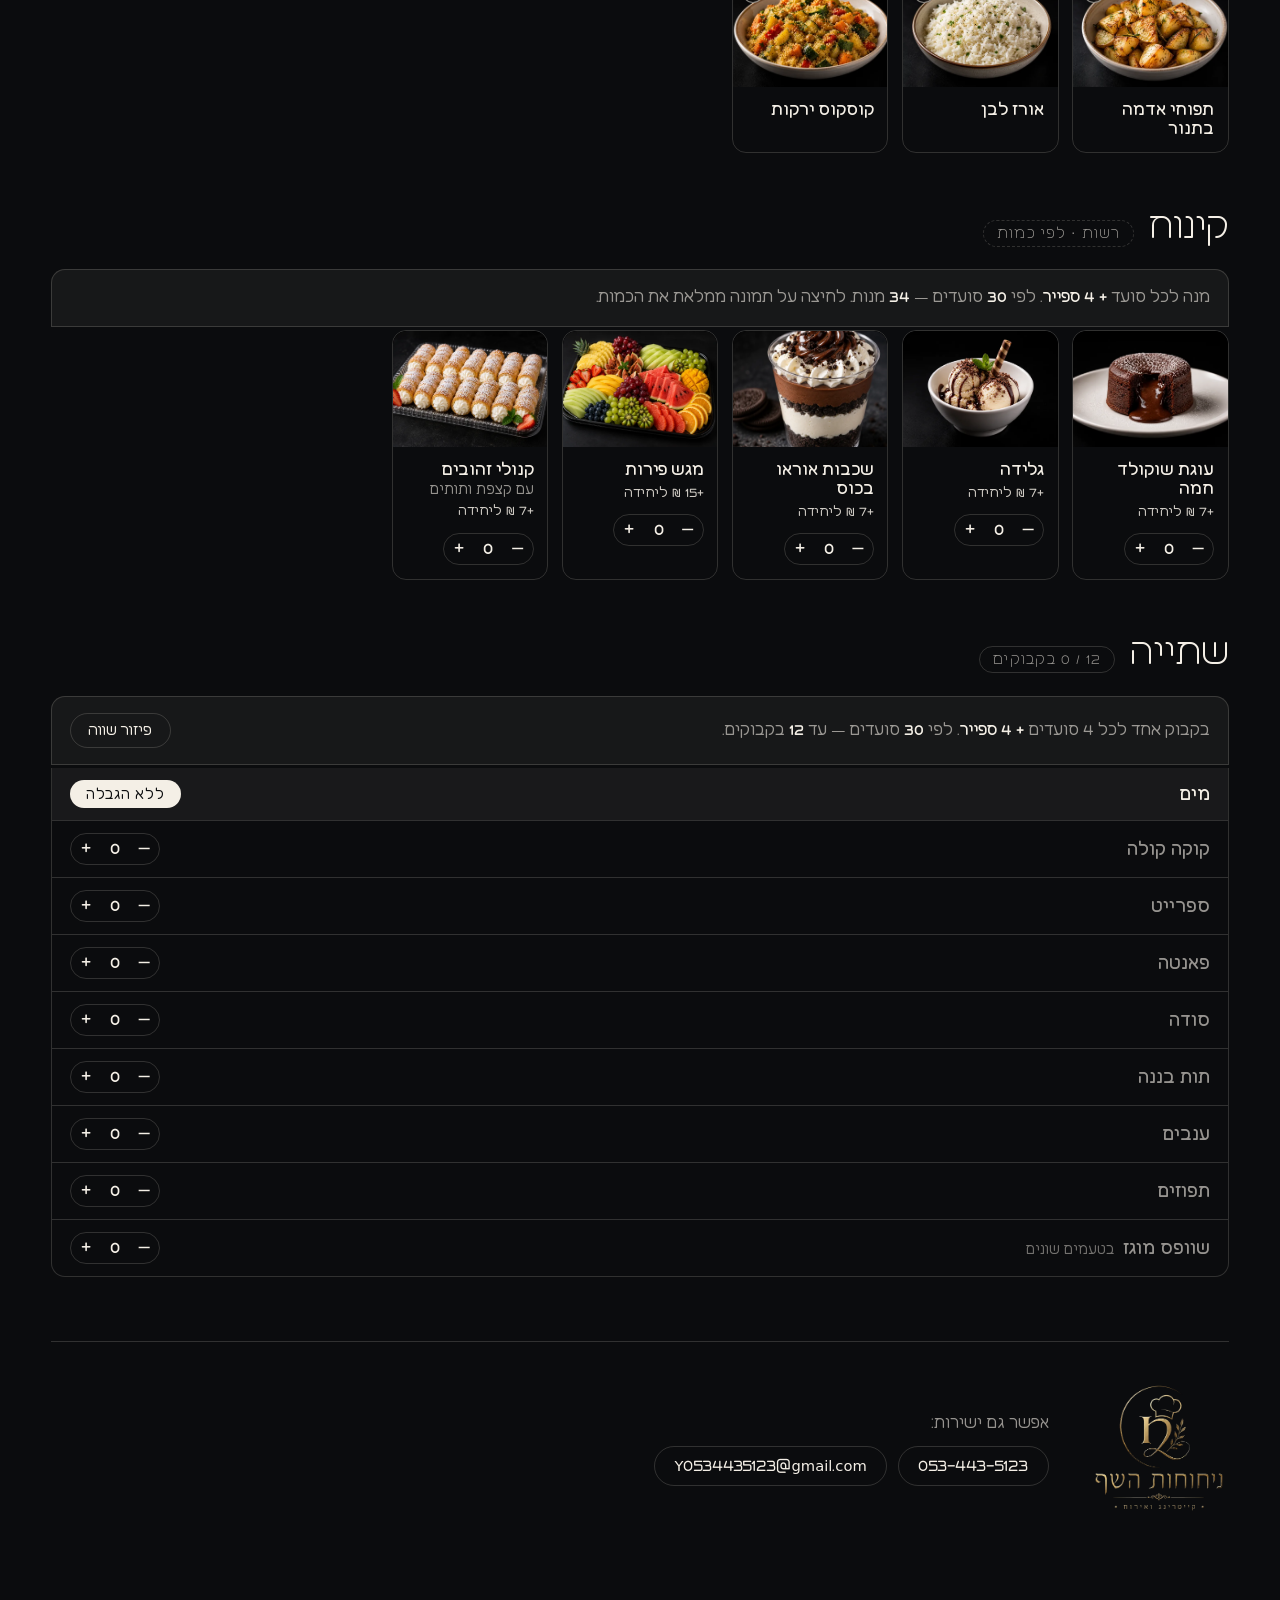
==== commit a9475972: "פרטי אירוע, ניווט, סל הזמנה ופאנל ניהול טופס ההזמנה: • פרטי אירוע — שם, סוג, תאריך, שעה ומיקום, כולם" ====
--- a/site/index.html
+++ b/site/index.html
@@ -4,7 +4,7 @@
 <meta charset="utf-8">
 <meta name="viewport" content="width=device-width, initial-scale=1, viewport-fit=cover">
 <title>ניחוחות השף · קייטרינג ואירוח</title>
-<link rel="stylesheet" href="style.css?v=34">
+<link rel="stylesheet" href="style.css?v=47">
 <link rel="preload" as="image" href="recipes/pastel-basar/poster.webp">
 </head>
 <body>
@@ -13,9 +13,9 @@
 
 <section class="order wrap" id="order"></section>
 
-<script src="recipes.js?v=34"></script>
-<script src="app.js?v=34"></script>
-<script src="menu.js?v=34"></script>
-<script src="order.js?v=34"></script>
+<script src="recipes.js?v=47"></script>
+<script src="app.js?v=47"></script>
+<script src="menu.js?v=47"></script>
+<script src="order.js?v=47"></script>
 </body>
 </html>
--- a/site/style.css
+++ b/site/style.css
@@ -11,6 +11,10 @@
   --cream:#f4efe6;
   --dim:rgba(244,239,230,.6);
   --line:rgba(244,239,230,.16);
+  /* זהב הלוגו */
+  --gold-lt:#f0d795;
+  --gold:#c9a227;
+  --gold-dp:#9c7a1c;
   --stage-h:300vh;
 }
 
@@ -372,28 +376,41 @@
 
 /* --- משפט המותג על הסרטון --- */
 .tagline{
-  position:absolute;z-index:4;inset-inline:0;
-  inset-block-start:50%;transform:translateY(-56%);
-  display:flex;flex-direction:column;gap:.22em;
+  position:absolute;z-index:4;
+  /* מרכוז פיזי — עובד זהה ב-RTL וב-LTR */
+  inset-block-start:50%;left:50%;transform:translate(-50%,-56%);
+  display:flex;flex-direction:column;gap:.1em;
   text-align:center;pointer-events:none;
-  font-weight:300;line-height:1.12;letter-spacing:-.015em;
+  font-weight:300;line-height:1.14;letter-spacing:-.015em;
   font-size:clamp(2.1rem,6vw,4.6rem);
-  text-shadow:0 2px 18px rgba(0,0,0,.85),0 4px 60px rgba(0,0,0,.6);
-}
-/* צעיף רך מאחורי הטקסט — הפריימים בהירים והקרם נבלע בהם */
-.tagline::before{
-  content:"";position:absolute;z-index:-1;inset:-45% -12%;
-  background:radial-gradient(52% 46% at 50% 50%,rgba(11,12,14,.72) 0%,rgba(11,12,14,.45) 45%,transparent 72%);
-  opacity:0;transition:opacity 1.4s ease;
-}
-.tagline.on::before{opacity:1}
+
+  /* לוח זכוכית אחד מאחורי שתי השורות יחד */
+  width:fit-content;max-width:92vw;
+  padding:.42em .8em .5em;
+  border-radius:30px;
+  background:rgba(14,13,12,.28);
+  -webkit-backdrop-filter:blur(24px) saturate(1.25);
+  backdrop-filter:blur(24px) saturate(1.25);
+  border:1px solid rgba(244,239,230,.14);
+  box-shadow:0 10px 44px rgba(0,0,0,.42);
+
+  opacity:0;transition:opacity 1.2s ease;
+}
+.tagline.on{opacity:1}
+
+@supports not (backdrop-filter:blur(1px)){
+  .tagline{background:rgba(14,13,12,.74)}
+}
+/* השורות עצמן נקיות — הזכוכית מאחוריהן, על ההורה */
 .tagline span{
-  opacity:0;transform:translateY(20px);
-  transition:opacity 1.5s cubic-bezier(.22,1,.36,1),transform 1.7s cubic-bezier(.22,1,.36,1);
-}
-.tagline span:last-child{transition-delay:.4s}
+  color:var(--gold-lt);
+  text-shadow:0 2px 12px rgba(0,0,0,.5);
+  opacity:0;transform:translateY(18px);
+  transition:opacity 1.4s cubic-bezier(.22,1,.36,1),transform 1.6s cubic-bezier(.22,1,.36,1);
+}
+.tagline span:last-child{transition-delay:.35s}
 .tagline.on span{opacity:1;transform:translateY(0)}
-.tagline.on span:last-child{opacity:.8}
+.tagline.on span:last-child{opacity:.9}
 
 @media (prefers-reduced-motion:reduce){
   .tagline span{transition-duration:.01ms;transform:none}
@@ -550,12 +567,27 @@
 /* --- לוגו על הסרטון --- */
 .brand-logo{
   position:absolute;z-index:5;
-  inset-block-start:clamp(1.4rem,4vh,2.6rem);
+  inset-block-start:clamp(1.2rem,3.4vh,2.2rem);
   /* מרכוז פיזי — עובד זהה ב-RTL וב-LTR */
   left:50%;transform:translateX(-50%);
-  height:clamp(74px,11vh,110px);width:auto;
-  filter:drop-shadow(0 2px 14px rgba(0,0,0,.75));
+  height:clamp(96px,14.5vh,148px);width:auto;
+  /* הילה כהה צמודה לצורת הזהב + חיזוק קל של הזהב עצמו,
+     כי הפריימים בהירים והלוגו נבלע בהם */
+  filter:drop-shadow(0 2px 8px rgba(0,0,0,.95))
+         drop-shadow(0 0 24px rgba(0,0,0,.8))
+         drop-shadow(0 0 48px rgba(0,0,0,.5))
+         brightness(1.1) saturate(1.18) contrast(1.06);
   pointer-events:none;
+}
+
+/* הילה כהה מאחורי אזור הלוגו — מפרידה אותו מהפריים בלי מסגרת */
+.logo-glow{
+  position:absolute;z-index:4;inset-block-start:0;left:50%;
+  transform:translateX(-50%);
+  width:min(760px,90vw);height:clamp(190px,30vh,290px);
+  pointer-events:none;
+  background:radial-gradient(58% 62% at 50% 26%,
+    rgba(8,8,9,.62) 0%,rgba(8,8,9,.34) 46%,transparent 74%);
 }
 
 /* --- יצירת קשר --- */
@@ -576,3 +608,140 @@
 }
 .contact-a:hover{background:var(--cream);color:var(--ink);border-color:var(--cream)}
 .contact-a:focus-visible{outline:2px solid var(--cream);outline-offset:2px}
+
+/* --- שדות טקסט בפרטי האירוע --- */
+.txt{
+  background:transparent;border:0;border-block-end:1px solid var(--line);
+  color:var(--cream);font-family:inherit;font-size:1.05rem;
+  padding-block-end:.45rem;width:100%;
+}
+.txt:focus{outline:0;border-block-end-color:var(--cream)}
+.txt::placeholder{color:rgba(244,239,230,.32)}
+select.txt{cursor:pointer}
+select.txt option{background:var(--ink);color:var(--cream)}
+input[type="date"].txt,input[type="time"].txt{
+  direction:ltr;text-align:start;font-variant-numeric:tabular-nums;
+  color-scheme:dark;
+}
+
+/* ============================================================
+   תפריט ניווט דביק
+   ============================================================ */
+.navbar{
+  position:sticky;top:0;z-index:30;
+  display:flex;align-items:center;gap:1rem;
+  padding:.6rem clamp(.8rem,4vw,2rem);
+  background:rgba(11,12,14,.9);backdrop-filter:blur(16px);
+  border-block-end:1px solid var(--line);
+}
+.nav-logo{height:38px;width:auto;flex:none}
+
+.nav-links{
+  display:flex;gap:.4rem;overflow-x:auto;scrollbar-width:none;
+  -webkit-overflow-scrolling:touch;
+  /* דהייה בקצה כדי שיהיה ברור שיש עוד */
+  mask-image:linear-gradient(to left,transparent 0,#000 22px,#000 calc(100% - 22px),transparent 100%);
+}
+.nav-links::-webkit-scrollbar{display:none}
+
+.nav-links button{
+  flex:none;white-space:nowrap;
+  background:transparent;border:1px solid transparent;border-radius:100px;
+  color:var(--dim);font-family:inherit;font-size:.84rem;
+  padding:.5rem 1rem;cursor:pointer;
+  transition:color .25s,background .25s,border-color .25s;
+}
+.nav-links button:hover{color:var(--cream);background:rgba(244,239,230,.07)}
+.nav-links button.on{
+  color:var(--ink);background:var(--gold-lt);border-color:var(--gold-lt);font-weight:500;
+}
+.nav-links button:focus-visible{outline:2px solid var(--cream);outline-offset:2px}
+
+@media (max-width:640px){
+  .nav-logo{height:30px}
+  .navbar{gap:.6rem;padding-inline:.7rem}
+  .nav-links button{font-size:.8rem;padding:.45rem .85rem}
+}
+
+/* כניסה לניהול — בסרגל העליון, מופרדת מהניווט של הלקוח */
+.nav-admin{
+  flex:none;white-space:nowrap;text-decoration:none;
+  border:1px solid var(--line);border-radius:100px;
+  color:var(--dim);font-size:.8rem;padding:.5rem 1rem;
+  transition:all .25s;
+}
+.nav-admin:hover{background:var(--gold-lt);border-color:var(--gold-lt);color:var(--ink)}
+.nav-admin:focus-visible{outline:2px solid var(--cream);outline-offset:2px}
+@media (max-width:640px){.nav-admin{font-size:.75rem;padding:.45rem .8rem}}
+
+/* ============================================================
+   סל ההזמנה — נפתח מסרגל הסיכום
+   ============================================================ */
+.sum-row{display:flex;align-items:center;justify-content:space-between;gap:1rem}
+.sum-l{
+  display:flex;flex-direction:column;align-items:flex-start;gap:.1rem;
+  background:transparent;border:0;color:var(--cream);font-family:inherit;
+  cursor:pointer;text-align:start;position:relative;padding-inline-end:1.6rem;
+}
+.sum-chev{
+  position:absolute;inset-inline-end:0;inset-block-start:50%;
+  width:8px;height:8px;margin-block-start:-6px;
+  border-inline-end:1.5px solid var(--dim);border-block-end:1.5px solid var(--dim);
+  transform:rotate(45deg);transition:transform .3s;
+}
+.sum-l.open .sum-chev{transform:rotate(-135deg);margin-block-start:-2px}
+
+.sum-sheet{
+  max-height:min(58vh,540px);overflow-y:auto;
+  margin-block-end:1rem;padding-block-end:1rem;
+  border-block-end:1px solid var(--line);
+}
+.sheet-in{display:flex;flex-direction:column;gap:1.1rem}
+
+.sheet-facts{display:flex;flex-wrap:wrap;gap:.5rem}
+.sheet-facts span{
+  border:1px solid var(--line);border-radius:100px;padding:.35rem .9rem;font-size:.82rem;
+}
+.sheet-facts i{font-style:normal;color:var(--dim);margin-inline-end:.4rem}
+
+.sheet-pkg{display:flex;flex-direction:column;gap:.2rem}
+.sheet-pkg b{font-size:1.05rem;font-weight:500;color:var(--gold-lt)}
+.sheet-pkg span{font-size:.82rem;color:var(--dim)}
+
+.sheet-rows{list-style:none;display:flex;flex-direction:column}
+.sheet-rows li{
+  display:grid;grid-template-columns:minmax(120px,.7fr) 1fr;gap:.8rem;
+  padding-block:.55rem;border-block-start:1px solid var(--line);
+}
+.sheet-rows li:first-child{border-block-start:0}
+.sheet-rows li.empty .sr-v{color:rgba(244,239,230,.35)}
+.sr-k{font-size:.8rem;color:var(--dim);display:flex;align-items:baseline;gap:.4rem}
+.sr-k em{
+  font-style:normal;font-size:.72rem;color:rgba(244,239,230,.45);
+  font-variant-numeric:tabular-nums;
+}
+.sheet-rows li.full .sr-k em{color:var(--gold-lt)}
+.sr-v{font-size:.88rem;line-height:1.5}
+
+.sheet-price{display:flex;flex-direction:column;gap:.35rem;padding-block-start:.9rem;border-block-start:1px solid var(--line)}
+.sheet-price>div{display:flex;justify-content:space-between;gap:1rem;font-size:.86rem}
+.sheet-price dt{color:var(--dim)}
+.sheet-price dd{font-variant-numeric:tabular-nums;direction:ltr;unicode-bidi:isolate}
+.sheet-price .tot{
+  margin-block-start:.35rem;padding-block-start:.55rem;border-block-start:1px solid var(--line);
+  font-size:1rem;
+}
+.sheet-price .tot dt{color:var(--cream);font-weight:500}
+.sheet-price .tot dd{font-weight:500}
+
+@media (max-width:560px){
+  .sheet-rows li{grid-template-columns:1fr;gap:.15rem}
+}
+/* קטגוריה חובה שעדיין ריקה — מסומנת, בניגוד לקטגוריית רשות */
+.sheet-rows li.missing .sr-v{color:#e0a765}
+
+/* עריכת שולחן שמשדרגת חבילה */
+.item-up{border-color:rgba(240,215,149,.4)}
+.item-up:hover{border-color:var(--gold-lt)}
+.item-up.on{border-color:var(--gold-lt);background:rgba(240,215,149,.09)}
+.up-note{color:var(--gold-lt);opacity:1}
